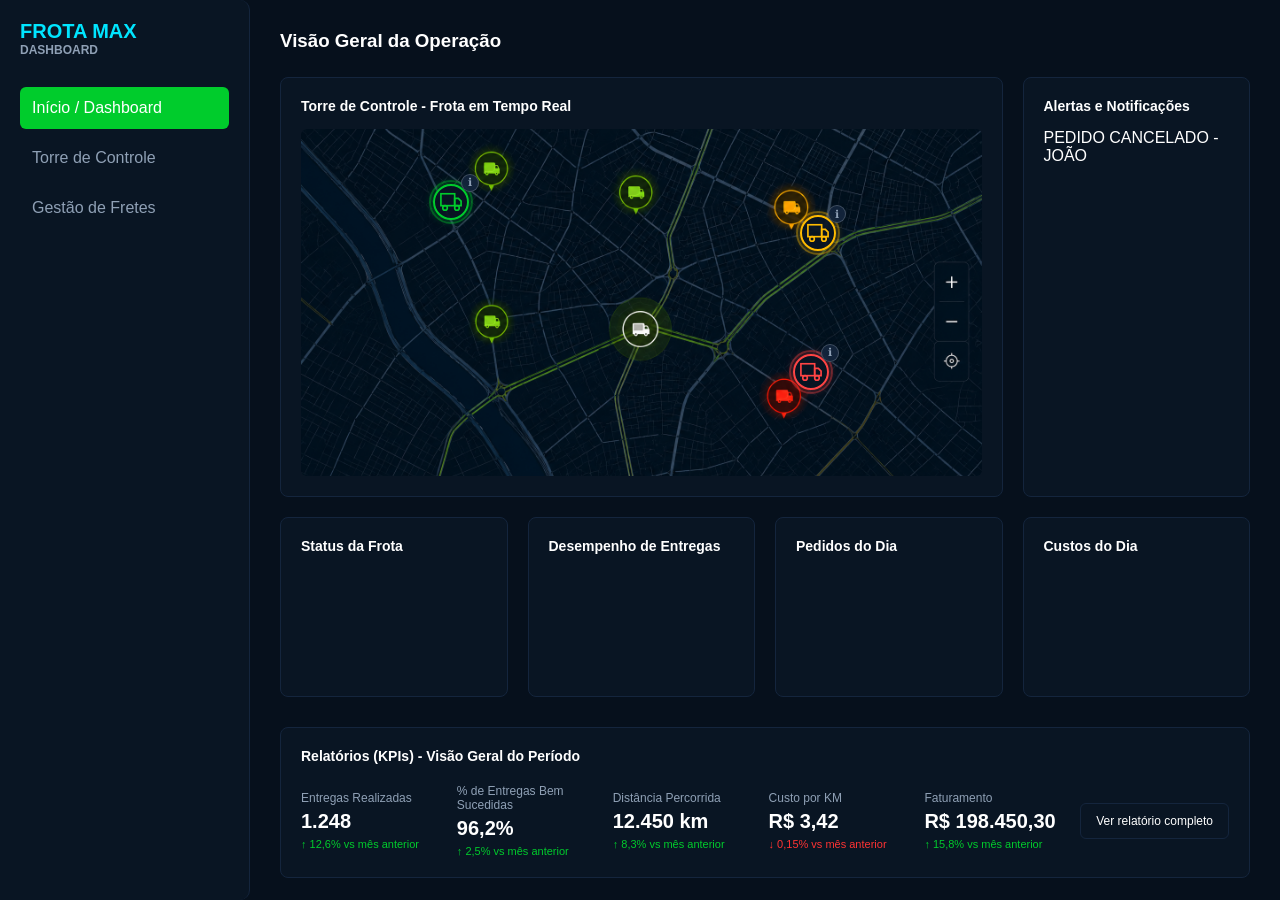
==== index.html @ 2c37a661 "Add files via upload" ====
<!DOCTYPE html>
<html lang="en">
<head>
    <meta charset="UTF-8">
    <meta name="viewport" content="width=device-width, initial-scale=1.0">
    <title>Document</title>
    <link rel="stylesheet" href="styles.css">
    <link rel="stylesheet" href="tooltips.css">
</head>
<body>
<div class="dashboard-container">
        
        <aside class="menu-lateral">
            <div class="logo">
                <h1>FROTA MAX</h1>
                <h2>DASHBOARD</h2>
            </div>
            <nav class="navegacao">
                <ul>
                    <li class="active"><a href="index.html">Início / Dashboard</a></li>
                    <li><a href="torre_de_controle.html">Torre de Controle</a></li>
                    <li><a href="#">Gestão de Fretes</a></li>
                </ul>
            </nav>
        </aside>
 
        <main class="conteudo-principal">
            
            <header class="topo-dashboard">
                <h3>Visão Geral da Operação</h3>
                <div><h3></h3></div>
                <div></div>
                <div></div>
                <div></div>
            </header>
    
    <section class="grid-dashboard">
    
        <div class="card card-mapa">
            <h3>Torre de Controle - Frota em Tempo Real</h3>
            <div class="container-mapa">
                <img src="ChatGPT Image 22 de mai. de 2026, 13_08_32.png" alt="Mapa" id="mapa">
 
                <!-- ═══════════════════════════════════════════════════
                     MARCADORES DE CAMINHÕES — SISTEMA DE TOOLTIP
                     Para reposicionar: altere os valores "top" e "left"
                     em percentual relativo ao container do mapa.
                ═══════════════════════════════════════════════════ -->
 
                <!-- CAMINHÃO VERDE — Em Rota -->
                <div class="pin-caminhao verde" style="top: 21%; left: 22%;">
                    <!-- Ícone de informações (dispara o tooltip) -->
                    <div class="pin-info-icon">ℹ</div>
 
                    <!-- Marcador visual do caminhão -->
                    <div class="pin-marker">
                        <div class="pin-img-wrapper">
                            <!-- SLOT DE IMAGEM: substitua o src futuramente -->
                            <img src="" alt="" class="pin-img" onerror="this.style.display='none'">
                            <div class="pin-img-placeholder">
                                <svg viewBox="0 0 24 24" fill="none" stroke="currentColor" stroke-width="1.8">
                                    <rect x="1" y="3" width="15" height="13"/><polygon points="16 8 20 8 23 11 23 16 16 16 16 8"/><circle cx="5.5" cy="18.5" r="2.5"/><circle cx="18.5" cy="18.5" r="2.5"/>
                                </svg>
                            </div>
                        </div>
                        <div class="pin-pulse"></div>
                    </div>
 
                    <!-- TOOLTIP -->
                    <div class="tooltip-box tooltip-top">
                        <div class="tooltip-arrow"></div>
 
                        <!-- Imagem do veículo -->
                        <div class="tooltip-veiculo-img">
                            <img src="" alt="Veículo" onerror="this.style.display='none'">
                            <div class="tooltip-img-placeholder">
                                <svg viewBox="0 0 48 32" fill="none" stroke="currentColor" stroke-width="1.5">
                                    <rect x="2" y="8" width="30" height="18" rx="3"/>
                                    <polygon points="32 14 44 14 46 20 46 26 32 26"/>
                                    <circle cx="10" cy="28" r="4"/><circle cx="38" cy="28" r="4"/>
                                </svg>
                                <span>Imagem do Veículo</span>
                            </div>
                        </div>
 
                        <div class="tooltip-header">
                            <span class="tooltip-placa">ABC-1234</span>
                            <span class="tooltip-badge verde">● Em Rota</span>
                        </div>
 
                        <div class="tooltip-body">
                            <div class="tooltip-row">
                                <span class="tooltip-key">Motorista</span>
                                <span class="tooltip-val">João da Silva</span>
                            </div>
                            <div class="tooltip-row">
                                <span class="tooltip-key">Origem</span>
                                <span class="tooltip-val">CD São Paulo</span>
                            </div>
                            <div class="tooltip-row">
                                <span class="tooltip-key">Destino</span>
                                <span class="tooltip-val">Campinas / SP</span>
                            </div>
                            <div class="tooltip-row">
                                <span class="tooltip-key">Distância restante</span>
                                <span class="tooltip-val">99 km</span>
                            </div>
                            <div class="tooltip-row">
                                <span class="tooltip-key">Chegada prevista</span>
                                <span class="tooltip-val">14:30</span>
                            </div>
                            <div class="tooltip-row">
                                <span class="tooltip-key">Operação</span>
                                <span class="tooltip-val">Entrega expressa Cliente X</span>
                            </div>
                            <div class="tooltip-row tooltip-row-atualizado">
                                <span class="tooltip-key">Última atualização</span>
                                <span class="tooltip-val">há 2 minutos</span>
                            </div>
                        </div>
                    </div>
                </div>
 
                <!-- CAMINHÃO AMARELO — Em Processamento -->
                <div class="pin-caminhao amarelo" style="top: 30%; left: 76%;">
                    <div class="pin-info-icon">ℹ</div>
 
                    <div class="pin-marker">
                        <div class="pin-img-wrapper">
                            <img src="" alt="" class="pin-img" onerror="this.style.display='none'">
                            <div class="pin-img-placeholder">
                                <svg viewBox="0 0 24 24" fill="none" stroke="currentColor" stroke-width="1.8">
                                    <rect x="1" y="3" width="15" height="13"/><polygon points="16 8 20 8 23 11 23 16 16 16 16 8"/><circle cx="5.5" cy="18.5" r="2.5"/><circle cx="18.5" cy="18.5" r="2.5"/>
                                </svg>
                            </div>
                        </div>
                        <div class="pin-pulse"></div>
                    </div>
 
                    <div class="tooltip-box tooltip-top">
                        <div class="tooltip-arrow"></div>
 
                        <div class="tooltip-veiculo-img">
                            <img src="" alt="Veículo" onerror="this.style.display='none'">
                            <div class="tooltip-img-placeholder">
                                <svg viewBox="0 0 48 32" fill="none" stroke="currentColor" stroke-width="1.5">
                                    <rect x="2" y="8" width="30" height="18" rx="3"/>
                                    <polygon points="32 14 44 14 46 20 46 26 32 26"/>
                                    <circle cx="10" cy="28" r="4"/><circle cx="38" cy="28" r="4"/>
                                </svg>
                                <span>Imagem do Veículo</span>
                            </div>
                        </div>
 
                        <div class="tooltip-header">
                            <span class="tooltip-placa">DEF-5678</span>
                            <span class="tooltip-badge amarelo">● Em Processamento</span>
                        </div>
 
                        <div class="tooltip-body">
                            <div class="tooltip-row">
                                <span class="tooltip-key">Motorista</span>
                                <span class="tooltip-val">Carlos Souza</span>
                            </div>
                            <div class="tooltip-row">
                                <span class="tooltip-key">Origem</span>
                                <span class="tooltip-val">CD Guarulhos</span>
                            </div>
                            <div class="tooltip-row">
                                <span class="tooltip-key">Destino</span>
                                <span class="tooltip-val">Santos / SP</span>
                            </div>
                            <div class="tooltip-row">
                                <span class="tooltip-key">Distância restante</span>
                                <span class="tooltip-val">105 km</span>
                            </div>
                            <div class="tooltip-row">
                                <span class="tooltip-key">Chegada prevista</span>
                                <span class="tooltip-val">18:00</span>
                            </div>
                            <div class="tooltip-row">
                                <span class="tooltip-key">Operação</span>
                                <span class="tooltip-val">Aguardando liberação de carga</span>
                            </div>
                            <div class="tooltip-row tooltip-row-atualizado">
                                <span class="tooltip-key">Última atualização</span>
                                <span class="tooltip-val">há 8 minutos</span>
                            </div>
                        </div>
                    </div>
                </div>
 
                <!-- CAMINHÃO VERMELHO — Fora de Rota -->
                <div class="pin-caminhao vermelho" style="top: 70%; left: 75%;">
                    <div class="pin-info-icon">ℹ</div>
 
                    <div class="pin-marker">
                        <div class="pin-img-wrapper">
                            <img src="" alt="" class="pin-img" onerror="this.style.display='none'">
                            <div class="pin-img-placeholder">
                                <svg viewBox="0 0 24 24" fill="none" stroke="currentColor" stroke-width="1.8">
                                    <rect x="1" y="3" width="15" height="13"/><polygon points="16 8 20 8 23 11 23 16 16 16 16 8"/><circle cx="5.5" cy="18.5" r="2.5"/><circle cx="18.5" cy="18.5" r="2.5"/>
                                </svg>
                            </div>
                        </div>
                        <div class="pin-pulse"></div>
                    </div>
 
                    <div class="tooltip-box tooltip-top">
                        <div class="tooltip-arrow"></div>
 
                        <div class="tooltip-veiculo-img">
                            <img src="" alt="Veículo" onerror="this.style.display='none'">
                            <div class="tooltip-img-placeholder">
                                <svg viewBox="0 0 48 32" fill="none" stroke="currentColor" stroke-width="1.5">
                                    <rect x="2" y="8" width="30" height="18" rx="3"/>
                                    <polygon points="32 14 44 14 46 20 46 26 32 26"/>
                                    <circle cx="10" cy="28" r="4"/><circle cx="38" cy="28" r="4"/>
                                </svg>
                                <span>Imagem do Veículo</span>
                            </div>
                        </div>
 
                        <div class="tooltip-header">
                            <span class="tooltip-placa">GHI-9012</span>
                            <span class="tooltip-badge vermelho">● Fora de Rota</span>
                        </div>
 
                        <div class="tooltip-body">
                            <div class="tooltip-row">
                                <span class="tooltip-key">Motorista</span>
                                <span class="tooltip-val">Marcos Lima</span>
                            </div>
                            <div class="tooltip-row">
                                <span class="tooltip-key">Origem</span>
                                <span class="tooltip-val">CD São Paulo</span>
                            </div>
                            <div class="tooltip-row">
                                <span class="tooltip-key">Destino</span>
                                <span class="tooltip-val">Rio de Janeiro / RJ</span>
                            </div>
                            <div class="tooltip-row">
                                <span class="tooltip-key">Distância restante</span>
                                <span class="tooltip-val">312 km</span>
                            </div>
                            <div class="tooltip-row">
                                <span class="tooltip-key">Chegada prevista</span>
                                <span class="tooltip-val">Indefinida</span>
                            </div>
                            <div class="tooltip-row">
                                <span class="tooltip-key">Operação</span>
                                <span class="tooltip-val">⚠ Desvio detectado — verificar</span>
                            </div>
                            <div class="tooltip-row tooltip-row-atualizado">
                                <span class="tooltip-key">Última atualização</span>
                                <span class="tooltip-val">há 1 minuto</span>
                            </div>
                        </div>
                    </div>
                </div>
 
            </div><!-- fim container-mapa -->
        </div>
 
        <div class="card card-notificacoes">
            <h3>Alertas e Notificações</h3>
            <p>PEDIDO CANCELADO - JOÃO </p>
        </div>
 
        <div class="card card-kpi-pequeno">
            <h3>Status da Frota</h3>
        </div>
 
        <div class="card card-kpi-pequeno">
            <h3>Desempenho de Entregas</h3>
        </div>
 
        <div class="card card-kpi-pequeno">
            <h3>Pedidos do Dia</h3>
        </div>
 
        <div class="card card-kpi-pequeno">
            <h3>Custos do Dia</h3>
        </div>
 
        <div class="card card-kpis-geral">
            <h3>Relatórios (KPIs) - Visão Geral do Período</h3>
            <div class="subgrid-kpis">
                <div class="kpi-item">
                    <span>Entregas Realizadas</span>
                    <h4>1.248</h4>
                    <small class="subida">↑ 12,6% vs mês anterior</small>
                </div>
                <div class="kpi-item">
                    <span>% de Entregas Bem Sucedidas</span>
                    <h4>96,2%</h4>
                    <small class="subida">↑ 2,5% vs mês anterior</small>
                </div>
                <div class="kpi-item">
                    <span>Distância Percorrida</span>
                    <h4>12.450 km</h4>
                    <small class="subida">↑ 8,3% vs mês anterior</small>
                </div>
                <div class="kpi-item">
                    <span>Custo por KM</span>
                    <h4>R$ 3,42</h4>
                    <small class="descida">↓ 0,15% vs mês anterior</small>
                </div>
                <div class="kpi-item">
                    <span>Faturamento</span>
                    <h4>R$ 198.450,30</h4>
                    <small class="subida">↑ 15,8% vs mês anterior</small>
                </div>
                <div class="kpi-botao">
                    <button>Ver relatório completo</button>
                </div>
            </div>
        </div>
 
    </section>
    </main>
    </div>
 
    <script>
    // Ativa item de menu clicado
    const links = document.querySelectorAll('.navegacao li');
    links.forEach(link => {
        link.addEventListener('click', function() {
            links.forEach(l => l.classList.remove('active'));
            this.classList.add('active');
        });
    });

    // ═══════════════════════════════════════════════════════════════
    // SISTEMA DE TOOLTIP — Portal para o <body>
    // Resolve overflow:hidden e z-index de containers pai.
    // O tooltip é clonado e anexado ao body, posicionado via
    // coordenadas fixas calculadas a partir do getBoundingClientRect()
    // do pin, tornando-o completamente independente de qualquer container.
    // ═══════════════════════════════════════════════════════════════

    let overlayAtivo = null; // referência ao overlay atual no DOM

    function fecharOverlay() {
        if (overlayAtivo) {
            overlayAtivo.classList.remove('visible');
            // Aguarda transição antes de remover
            setTimeout(() => {
                if (overlayAtivo && overlayAtivo.parentNode) {
                    overlayAtivo.parentNode.removeChild(overlayAtivo);
                }
                overlayAtivo = null;
            }, 250);
        }
    }

    function abrirOverlay(pin) {
        // Se já existe um overlay para este pin, não reabre
        if (overlayAtivo && overlayAtivo._pinOrigem === pin) return;

        fecharOverlay();

        // Clona o conteúdo interno do tooltip-box original
        const boxOriginal = pin.querySelector('.tooltip-box');
        const overlay = document.createElement('div');
        overlay.className = 'tooltip-overlay';
        overlay._pinOrigem = pin; // referência ao pin de origem

        // Copia o conteúdo HTML interno (sem a seta original)
        overlay.innerHTML = boxOriginal.innerHTML;

        // Remove seta antiga vinda do clone, se houver
        const setaAntiga = overlay.querySelector('.tooltip-arrow');
        if (setaAntiga) setaAntiga.remove();

        // Cria a seta do overlay
        const seta = document.createElement('div');
        seta.className = 'tooltip-arrow-overlay';
        overlay.appendChild(seta);

        document.body.appendChild(overlay);
        overlayAtivo = overlay;

        // Posiciona o overlay usando as coordenadas reais na viewport
        posicionarOverlay(overlay, pin, seta);

        // Pequeno delay para a transição de entrada funcionar
        requestAnimationFrame(() => {
            requestAnimationFrame(() => overlay.classList.add('visible'));
        });

        // Fechar ao sair do mouse do overlay
        overlay.addEventListener('mouseleave', () => fecharOverlay());
    }

    function posicionarOverlay(overlay, pin, seta) {
        const rect = pin.getBoundingClientRect();
        const pinCentroX = rect.left + rect.width / 2;
        const pinCentroY = rect.top;

        const TOOLTIP_H = 360;  // altura estimada do tooltip (ajuste se necessário)
        const GAP = 14;         // espaço entre o pin e o tooltip

        const espacoAcima = pinCentroY;
        const abrirAcima = espacoAcima > TOOLTIP_H + GAP;

        if (abrirAcima) {
            // Tooltip acima do pin
            overlay.style.top  = (pinCentroY - TOOLTIP_H - GAP) + 'px';
            overlay.style.left = pinCentroX + 'px';
            seta.classList.add('arrow-top');   // seta aponta para baixo (em direção ao pin)
        } else {
            // Tooltip abaixo do pin
            overlay.style.top  = (rect.bottom + GAP) + 'px';
            overlay.style.left = pinCentroX + 'px';
            seta.classList.add('arrow-bottom'); // seta aponta para cima (em direção ao pin)
        }

        // Garante que o overlay não saia da tela horizontalmente
        requestAnimationFrame(() => {
            const oRect = overlay.getBoundingClientRect();
            if (oRect.right > window.innerWidth - 8) {
                overlay.style.left = (pinCentroX - (oRect.right - window.innerWidth + 8)) + 'px';
            }
            if (oRect.left < 8) {
                overlay.style.left = (8 + 135) + 'px'; // 135 = metade de 270 (largura do tooltip)
            }
        });
    }

    // Vincula cada pin ao sistema de overlay
    document.querySelectorAll('.pin-caminhao').forEach(pin => {
        const icon = pin.querySelector('.pin-info-icon');

        // Desktop: hover no ícone ℹ
        icon.addEventListener('mouseenter', () => abrirOverlay(pin));
        icon.addEventListener('mouseleave', () => {
            // Delay para não fechar ao mover o mouse para o overlay
            setTimeout(() => {
                if (overlayAtivo && !overlayAtivo.matches(':hover')) fecharOverlay();
            }, 120);
        });

        // Mobile: clique no ícone
        icon.addEventListener('click', (e) => {
            e.stopPropagation();
            if (overlayAtivo && overlayAtivo._pinOrigem === pin) {
                fecharOverlay();
            } else {
                abrirOverlay(pin);
            }
        });
    });

    // Clique fora fecha o overlay ativo
    document.addEventListener('click', () => fecharOverlay());

    // Reposiciona o overlay ao redimensionar a janela
    window.addEventListener('resize', () => {
        if (overlayAtivo) {
            const pin = overlayAtivo._pinOrigem;
            const seta = overlayAtivo.querySelector('.tooltip-arrow-overlay');
            if (pin && seta) posicionarOverlay(overlayAtivo, pin, seta);
        }
    });
    </script>
</body>
</html>
---- styles.css ----
/* Reset básico para tirar margens indesejadas */
* {
    margin: 0;
    padding: 0;
    box-sizing: border-box;
    font-family: 'Segoe UI', Tahoma, Geneva, Verdana, sans-serif;
}

body {
    background-color: #06101c; /* O azul escuro de fundo que você escolheu */
    color: #ffffff;
    height: 100vh;
}

/* Criando as duas colunas principais: Menu (250px) e Main (o resto da tela) */
.dashboard-container {
    display: grid;
    grid-template-columns: 250px 1fr; /* Menu fixo em 250px, todo o resto vai para o conteúdo */
    width: 100vw;
    height: 100vh;
    overflow: hidden; /* Evita barras de rolagem na tela inteira */
}

/* Estilização do Menu Lateral */
.menu-lateral {
    background-color: #091523; /* O azul do menu */
    padding: 20px;
    display: flex;
    flex-direction: column;
    gap: 30px;
    border-right: 1px solid #14253d;
    border-top-right-radius: 10px;
    border-bottom-right-radius: 10px ;
}
.menu a {
    text-decoration: none !important;
    color: #8fa0b5 !important;
}
.menu .active a, 
.menu a:hover {
    color: #ffffff !important; 
}
.Menu li:hover a, 
.Menu li.active a,
.menu li:hover a,
.menu li.active a {
    color: #ffffff !important;
}
.menu-lateral h1 {
    font-size: 20px;
    color: #00e5ff; /* Um tom de ciano para destacar a marca */
}


.menu-lateral h2 {
    font-size: 12px;
    color: #8fa0b5;
}

.navegacao ul {
    list-style: none;
}

.navegacao ul li {
    padding: 12px;
    color: #8fa0b5;
    cursor: pointer;
    border-radius: 6px;
    margin-bottom: 8px;
}
.navegacao ul li a {
    text-decoration: none;
    color: #8fa0b5; /* Aquela cor cinza/azulada apagada dos itens não selecionados */
    display: block; /* Faz o link ocupar o botão inteiro para facilitar o clique */
    width: 100%;
}
/* 2. Quando a linha (li) estiver ativa, o link dentro dela fica BRANCO */
.navegacao ul li.active a {
    color: #ffffff !important;
}

/* 3. Se passar o mouse por cima de qualquer item, o texto também acende em branco */
.navegacao ul li a:hover {
    color: #ffffff;
}

/* Item ativo do menu (igual ao azul brilhante da imagem) */
.navegacao ul li.active, .navegacao ul li:hover {
    background-color: #00cc2c;
    color: #fff;
}
/* Área do Painel da Direita */
.conteudo-principal {
    padding: 30px;
    height: 100vh;
    overflow-y: auto; /* Apenas o painel da direita rola se o conteúdo crescer */
    display: flex;
    flex-direction: column;
    width: 100%; /* Força a área a usar todo o espaço do '1fr' */
}
.topo-dashboard {
    display: flex;
    justify-content: space-between;
    align-items: center;
    margin-bottom: 25px;
    width: 100%; /* Corrigido de 160vh para 100% para não quebrar a tela */
}
.topo-dashboard h2 {
    font-size: 24px;
    font-weight: 600;
}

.topo-dashboard small {
    color: #8fa0b5;
}

/* O CORAÇÃO DO LAYOUT: Grade de 3 colunas */
/* ==========================================================================
   GRADE PRINCIPAL DO DASHBOARD
   Para alinhar tudo perfeitamente, usamos uma grade base de 4 colunas.
   ========================================================================== */
.grid-dashboard {
    display: grid;
    grid-template-columns: repeat(4, 1fr); /* Divide o espaço restante em 4 partes idênticas */
    gap: 20px;
    width: 100%; /* Faz o grid ocupar 100% da largura do painel principal */
}

/* Estilo padrão de todos os cards */
.card {
    background-color: #091523;
    border: 1px solid #14253d;
    border-radius: 8px;
    padding: 20px;
}

.card h3 {
    font-size: 14px;
    color: #ffffff;
    margin-bottom: 15px;
    font-weight: 600;
}

/* ==========================================================================
   CONFIGURAÇÃO DA LINHA 1 (MAPA E NOTIFICAÇÕES)
   ========================================================================== */

/* O mapa ocupa 3 colunas das 4 disponíveis */
.card-mapa {
    grid-column: span 3; /* O mapa agora ganha muito mais espaço horizontal */
    display: flex;
    flex-direction: column;
    height: 420px; /* Uma altura confortável para visualizar o mapa em telas grandes */
}

.container-mapa {
    flex: 1;
    position: relative;
    overflow: hidden;
    border-radius: 6px;
}

#mapa {
    width: 100%;
    height: 100%;
    object-fit: cover;
    display: block;
}

/* As notificações ocupam a última coluna restante */
.card-notificacoes {
    grid-column: span 1;
    height: 420px; /* Alinhado perfeitamente com a altura do mapa */
}
/* ==========================================================================
   CONFIGURAÇÃO DA LINHA 2 (OS 4 CARDS EM LINHA)
   ========================================================================== */

/* Cada um ocupa exatamente 1 coluna, alinhando os 4 perfeitamente em uma linha */
.card-kpi-pequeno {
    grid-column: span 1;
    min-height: 180px;
}

/* ==========================================================================
   CONFIGURAÇÃO DA LINHA 3 (KPIs GERAIS - LARGURA COMPLETA)
   ========================================================================== */

/* Faz o card inferior ocupar as 4 colunas do grid (100% do width) */
.card-kpis-geral {
    grid-column: span 4;
    width: 100%;
    margin-top: 10px;
}

/* Cria uma mini grade interna para distribuir os números lado a lado */
.subgrid-kpis {
    display: grid;
    grid-template-columns: repeat(5, 1fr) auto; 
    gap: 20px;
    align-items: center;
    margin-top: 20px;
    width: 100%;
}

.kpi-item {
    display: flex;
    flex-direction: column;
    gap: 5px;
}

.kpi-item span {
    font-size: 12px;
    color: #8fa0b5;
}

.kpi-item h4 {
    font-size: 20px;
    color: #ffffff;
    font-weight: 600;
}

/* Cores das setinhas de subida e descida */
.subida {
    color: #00cc2c;
    font-size: 11px;
}

.descida {
    color: #ff3333;
    font-size: 11px;
}

/* Estilização básica do botão de relatório */
.kpi-botao button {
    background-color: transparent;
    border: 1px solid #14253d;
    color: #ffffff;
    padding: 10px 15px;
    border-radius: 6px;
    cursor: pointer;
    font-size: 12px;
    transition: background 0.2s;
}

.kpi-botao button:hover {
    background-color: #14253d;
}
/* --- SISTEMA DE MAPA INTERATIVO E TOOLTIPS --- */

/* Garante que o container do mapa seja a referência para os caminhões */
.container-mapa {
    position: relative;
    width: 100%;
    height: 100%;
    display: inline-block;
}

.mapa-fundo {
    width: 100%;
    height: auto;
    display: block;
}

/* Container de cada caminhão individual */
.pin-caminhao {
    position: absolute;
    width: 40px;  /* Ajuste o tamanho padrão do quadrado do caminhão aqui */
    height: 40px;
    cursor: pointer;
    z-index: 10;
    transition: transform 0.2s ease;
}

/* Efeito de leve aumento ao passar o mouse no caminhão */
.pin-caminhao:hover {
    transform: scale(1.15);
    z-index: 999; /* Garante que o caminhão focado e seu tooltip fiquem por cima de tudo */
}

/* Espaço reservado para a sua imagem interna do caminhão */
.wrapper-img-caminhao {
    width: 100%;
    height: 100%;
    display: flex;
    align-items: center;
    justify-content: center;
    border-radius: 50%;
    /* Opcional: Adiciona uma leve borda brilhante com base no status */
    background-color: rgba(255, 255, 255, 0.1); 
}

/* Configuração base da Janela Tooltip (Escondida por padrão) */
.tooltip-caminhao {
    position: absolute;
    bottom: 130%; /* Exibe a janela logo acima do ícone do caminhão */
    left: 50%;
    transform: translateX(-50%);
    width: 260px;
    background-color: #091523; /* Mantendo o padrão azul escuro dos seus cards */
    border: 1px solid #14253d;
    border-radius: 8px;
    padding: 12px;
    box-shadow: 0 8px 24px rgba(0, 0, 0, 0.5);
    opacity: 0;
    visibility: hidden;
    transition: opacity 0.3s ease, transform 0.3s ease;
    pointer-events: none; /* Evita trepidação ao passar o mouse perto */
}

/* Pequena seta na parte inferior do Tooltip */
.tooltip-caminhao::after {
    content: "";
    position: absolute;
    top: 100%;
    left: 50%;
    transform: translateX(-50%);
    border-width: 6px;
    border-style: solid;
    border-color: #091523 transparent transparent transparent;
}

/* MOSTRAR TOOLTIP NO HOVER */
.pin-caminhao:hover .tooltip-caminhao {
    opacity: 1;
    visibility: visible;
    transform: translateX(-50%) translateY(-5px);
}

/* --- ESTILIZAÇÃO INTERNA DO TOOLTIP --- */

.tooltip-header {
    display: flex;
    justify-content: space-between;
    align-items: center;
    border-bottom: 1px solid #14253d;
    padding-bottom: 8px;
    margin-bottom: 8px;
}

.placa {
    font-size: 14px;
    color: #ffffff;
    font-family: monospace;
    letter-spacing: 0.5px;
}

.tooltip-body p {
    font-size: 12px;
    color: #8fa0b5;
    margin: 4px 0;
    line-height: 1.4;
}

.tooltip-body p strong {
    color: #ffffff;
}

/* Etiquetas (Badges) de Status */
.status-badge {
    padding: 3px 8px;
    border-radius: 4px;
    font-size: 11px;
    font-weight: bold;
    text-transform: uppercase;
}

/* Definição de cores baseadas nas classes que você pediu */
.status-badge.verde { background-color: rgba(0, 204, 44, 0.15); color: #00cc2c; }
.status-badge.amarelo { background-color: rgba(255, 187, 0, 0.15); color: #ffbb00; }
.status-badge.vermelho { background-color: rgba(255, 68, 68, 0.15); color: #ff4444; }

/* Borda dos pins baseada no status para te ajudar na identificação */
.pin-caminhao.verde .wrapper-img-caminhao { border: 2px solid #00cc2c; }
.pin-caminhao.amarelo .wrapper-img-caminhao { border: 2px solid #ffbb00; }
.pin-caminhao.vermelho .wrapper-img-caminhao { border: 2px solid #ff4444; }
---- tooltips.css ----
/* ═══════════════════════════════════════════════════════════════
   TOOLTIPS.CSS — Sistema de marcadores interativos de caminhões
   Usado em: index.html  e  torre_de_controle.html
   NÃO modifica styles.css nem torre.css
═══════════════════════════════════════════════════════════════ */
 
/* ── Ancoragem do pin no mapa ── */
.pin-caminhao {
    position: absolute;
    width: 36px;
    height: 36px;
    cursor: pointer;
    z-index: 10;
    /* Centraliza o pin no ponto exato (top/left aponta para o centro do ícone) */
    transform: translate(-50%, -50%);
}
 
/* ── Ícone ℹ disparador ── */
.pin-info-icon {
    position: absolute;
    top: -10px;
    right: -10px;
    width: 18px;
    height: 18px;
    border-radius: 50%;
    background: rgba(20, 37, 61, 0.95);
    border: 1px solid rgba(255,255,255,0.2);
    color: #8fa0b5;
    font-size: 11px;
    font-style: normal;
    display: flex;
    align-items: center;
    justify-content: center;
    z-index: 20;
    cursor: pointer;
    transition: background 0.2s, color 0.2s, border-color 0.2s;
    font-family: serif;
    line-height: 1;
}
.pin-info-icon:hover {
    background: rgba(30, 60, 100, 0.98);
    color: #ffffff;
    border-color: rgba(255,255,255,0.5);
}
 
/* ── Marcador visual do caminhão ── */
.pin-marker {
    position: relative;
    width: 36px;
    height: 36px;
    display: flex;
    align-items: center;
    justify-content: center;
}
 
/* Efeito pulsante ao redor do pin */
.pin-pulse {
    position: absolute;
    inset: -4px;
    border-radius: 50%;
    opacity: 0.35;
    animation: pulse-ring 2s ease-out infinite;
}
.pin-caminhao.verde   .pin-pulse { border: 2px solid #00cc2c; }
.pin-caminhao.amarelo .pin-pulse { border: 2px solid #ffbb00; }
.pin-caminhao.vermelho .pin-pulse { border: 2px solid #ff4444; }
 
@keyframes pulse-ring {
    0%   { transform: scale(0.85); opacity: 0.5; }
    70%  { transform: scale(1.4);  opacity: 0; }
    100% { transform: scale(0.85); opacity: 0; }
}
 
/* Wrapper da imagem/ícone do caminhão */
.pin-img-wrapper {
    width: 36px;
    height: 36px;
    border-radius: 50%;
    background: rgba(9, 21, 35, 0.92);
    display: flex;
    align-items: center;
    justify-content: center;
    overflow: hidden;
    position: relative;
    transition: transform 0.2s;
}
.pin-caminhao:hover .pin-img-wrapper { transform: scale(1.12); }
 
/* Bordas coloridas por status */
.pin-caminhao.verde   .pin-img-wrapper { border: 2px solid #00cc2c; box-shadow: 0 0 8px rgba(0,204,44,0.5); }
.pin-caminhao.amarelo .pin-img-wrapper { border: 2px solid #ffbb00; box-shadow: 0 0 8px rgba(255,187,0,0.5); }
.pin-caminhao.vermelho .pin-img-wrapper { border: 2px solid #ff4444; box-shadow: 0 0 8px rgba(255,68,68,0.5); }
 
/* Imagem real do caminhão (quando inserida) */
.pin-img {
    width: 100%;
    height: 100%;
    object-fit: cover;
    border-radius: 50%;
}
 
/* Placeholder (ícone SVG) quando sem imagem */
.pin-img-placeholder {
    width: 22px;
    height: 22px;
    display: flex;
    align-items: center;
    justify-content: center;
}
.pin-caminhao.verde   .pin-img-placeholder { color: #00cc2c; }
.pin-caminhao.amarelo .pin-img-placeholder { color: #ffbb00; }
.pin-caminhao.vermelho .pin-img-placeholder { color: #ff4444; }
.pin-img-placeholder svg { width: 100%; height: 100%; }
 
/* ══════════════════════════════════════════
   TOOLTIP BOX
══════════════════════════════════════════ */
.tooltip-box {
    position: absolute;
    left: 50%;
    transform: translateX(-50%);
    width: 270px;
    /* Glassmorphism premium */
    background: rgba(9, 21, 35, 0.92);
    backdrop-filter: blur(16px);
    -webkit-backdrop-filter: blur(16px);
    border: 1px solid rgba(255,255,255,0.1);
    border-radius: 12px;
    padding: 0;
    box-shadow:
        0 12px 40px rgba(0,0,0,0.6),
        0 0 0 1px rgba(255,255,255,0.04) inset;
    z-index: 999;
    /* Escondido por padrão */
    opacity: 0;
    visibility: hidden;
    pointer-events: none;
    transition: opacity 0.22s ease, transform 0.22s ease, visibility 0.22s;
}
 
/* Posição acima do pin */
.tooltip-top {
    bottom: calc(100% + 14px);
    transform: translateX(-50%) translateY(6px);
}
.tooltip-top.visible {
    transform: translateX(-50%) translateY(0);
}
 
/* Posição abaixo do pin (auto-invertido quando próximo ao topo) */
.tooltip-bottom {
    top: calc(100% + 14px);
    transform: translateX(-50%) translateY(-6px);
}
.tooltip-bottom.visible {
    transform: translateX(-50%) translateY(0);
}
 
/* Visível */
.tooltip-box.visible {
    opacity: 1;
    visibility: visible;
    pointer-events: auto;
}

/* ══════════════════════════════════════════
   TOOLTIP OVERLAY — modo portal (anexado ao body)
   Sobrepõe qualquer container, incluindo overflow:hidden
══════════════════════════════════════════ */
.tooltip-overlay {
    position: fixed;           /* fixo na viewport, fora de qualquer stacking context */
    width: 270px;
    background: rgba(9, 21, 35, 0.97);
    backdrop-filter: blur(16px);
    -webkit-backdrop-filter: blur(16px);
    border: 1px solid rgba(255,255,255,0.12);
    border-radius: 12px;
    padding: 0;
    box-shadow:
        0 12px 40px rgba(0,0,0,0.7),
        0 0 0 1px rgba(255,255,255,0.04) inset;
    z-index: 99999;            /* acima de absolutamente tudo */
    opacity: 0;
    visibility: hidden;
    pointer-events: none;
    transition: opacity 0.22s ease, visibility 0.22s;
    /* margin-left negativo para centralizar horizontalmente no pin */
    margin-left: -135px;
}

.tooltip-overlay.visible {
    opacity: 1;
    visibility: visible;
    pointer-events: auto;
}

/* Seta do overlay (aponta para baixo, em direção ao pin) */
.tooltip-overlay .tooltip-arrow-overlay {
    position: absolute;
    left: 50%;
    transform: translateX(-50%);
    width: 0;
    height: 0;
}
.tooltip-overlay .tooltip-arrow-overlay.arrow-top {
    /* seta embaixo do tooltip (pin está abaixo) */
    bottom: -7px;
    border-left: 7px solid transparent;
    border-right: 7px solid transparent;
    border-top: 7px solid rgba(9, 21, 35, 0.97);
}
.tooltip-overlay .tooltip-arrow-overlay.arrow-bottom {
    /* seta em cima do tooltip (pin está acima) */
    top: -7px;
    border-left: 7px solid transparent;
    border-right: 7px solid transparent;
    border-bottom: 7px solid rgba(9, 21, 35, 0.97);
}
 
/* Seta */
.tooltip-arrow {
    position: absolute;
    left: 50%;
    transform: translateX(-50%);
    width: 0; height: 0;
}
.tooltip-top .tooltip-arrow {
    bottom: -7px;
    border-left: 7px solid transparent;
    border-right: 7px solid transparent;
    border-top: 7px solid rgba(9,21,35,0.95);
}
.tooltip-bottom .tooltip-arrow {
    top: -7px;
    border-left: 7px solid transparent;
    border-right: 7px solid transparent;
    border-bottom: 7px solid rgba(9,21,35,0.95);
}
 
/* ── Imagem do veículo (slot) ── */
.tooltip-veiculo-img {
    width: 100%;
    height: 90px;
    border-radius: 11px 11px 0 0;
    overflow: hidden;
    background: rgba(5, 15, 28, 0.8);
    display: flex;
    align-items: center;
    justify-content: center;
    border-bottom: 1px solid rgba(255,255,255,0.06);
    position: relative;
}
.tooltip-veiculo-img img {
    width: 100%;
    height: 100%;
    object-fit: cover;
    border-radius: 11px 11px 0 0;
    transition: transform 0.3s ease;
}
.tooltip-veiculo-img:hover img { transform: scale(1.04); }
.tooltip-img-placeholder {
    display: flex;
    flex-direction: column;
    align-items: center;
    gap: 6px;
    color: #3d5570;
}
.tooltip-img-placeholder svg { width: 52px; height: auto; stroke: #2a3f58; }
.tooltip-img-placeholder span { font-size: 10px; color: #3d5570; letter-spacing: 0.5px; }
 
/* ── Header do tooltip ── */
.tooltip-header {
    display: flex;
    justify-content: space-between;
    align-items: center;
    padding: 10px 14px 8px;
    border-bottom: 1px solid rgba(255,255,255,0.06);
}
.tooltip-placa {
    font-size: 13px;
    font-weight: 700;
    color: #ffffff;
    font-family: monospace;
    letter-spacing: 1px;
}
.tooltip-badge {
    font-size: 10px;
    font-weight: 600;
    padding: 3px 8px;
    border-radius: 20px;
    text-transform: uppercase;
    letter-spacing: 0.3px;
}
.tooltip-badge.verde   { background: rgba(0,204,44,0.12);  color: #00cc2c;  border: 1px solid rgba(0,204,44,0.3); }
.tooltip-badge.amarelo { background: rgba(255,187,0,0.12); color: #ffbb00;  border: 1px solid rgba(255,187,0,0.3); }
.tooltip-badge.vermelho{ background: rgba(255,68,68,0.12); color: #ff4444;  border: 1px solid rgba(255,68,68,0.3); }
 
/* ── Corpo do tooltip ── */
.tooltip-body {
    padding: 8px 14px 12px;
    display: flex;
    flex-direction: column;
    gap: 5px;
}
.tooltip-row {
    display: flex;
    justify-content: space-between;
    align-items: baseline;
    gap: 8px;
}
.tooltip-key {
    font-size: 10px;
    color: #4f6885;
    white-space: nowrap;
    flex-shrink: 0;
}
.tooltip-val {
    font-size: 11px;
    color: #c8d8ea;
    text-align: right;
    font-weight: 500;
}
.tooltip-row-atualizado {
    margin-top: 4px;
    padding-top: 6px;
    border-top: 1px solid rgba(255,255,255,0.05);
}
.tooltip-row-atualizado .tooltip-key,
.tooltip-row-atualizado .tooltip-val {
    font-size: 10px;
    color: #354d64;
}
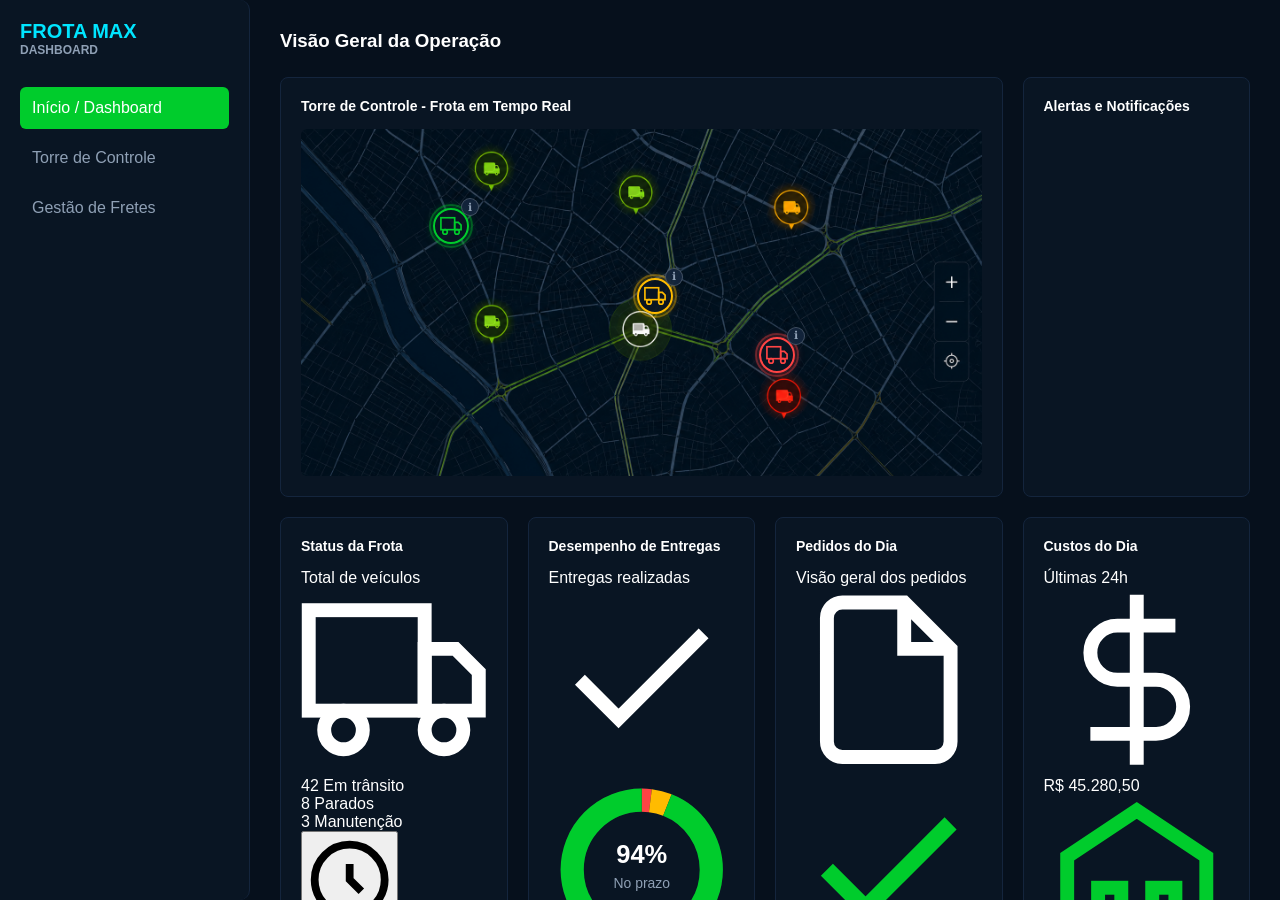
==== commit 85f30159: "Update index.html" ====
--- a/index.html
+++ b/index.html
@@ -48,7 +48,7 @@
                 ═══════════════════════════════════════════════════ -->
  
                 <!-- CAMINHÃO VERDE — Em Rota -->
-                <div class="pin-caminhao verde" style="top: 21%; left: 22%;">
+                <div class="pin-caminhao verde" style="top: 28%; left: 22%;">
                     <!-- Ícone de informações (dispara o tooltip) -->
                     <div class="pin-info-icon">ℹ</div>
  
@@ -122,7 +122,7 @@
                 </div>
  
                 <!-- CAMINHÃO AMARELO — Em Processamento -->
-                <div class="pin-caminhao amarelo" style="top: 30%; left: 76%;">
+                <div class="pin-caminhao amarelo" style="top: 48%; left: 52%;">
                     <div class="pin-info-icon">ℹ</div>
  
                     <div class="pin-marker">
@@ -191,7 +191,7 @@
                 </div>
  
                 <!-- CAMINHÃO VERMELHO — Fora de Rota -->
-                <div class="pin-caminhao vermelho" style="top: 70%; left: 75%;">
+                <div class="pin-caminhao vermelho" style="top: 65%; left: 70%;">
                     <div class="pin-info-icon">ℹ</div>
  
                     <div class="pin-marker">
@@ -264,23 +264,179 @@
  
         <div class="card card-notificacoes">
             <h3>Alertas e Notificações</h3>
-            <p>PEDIDO CANCELADO - JOÃO </p>
-        </div>
- 
-        <div class="card card-kpi-pequeno">
-            <h3>Status da Frota</h3>
-        </div>
- 
-        <div class="card card-kpi-pequeno">
-            <h3>Desempenho de Entregas</h3>
-        </div>
- 
-        <div class="card card-kpi-pequeno">
-            <h3>Pedidos do Dia</h3>
-        </div>
- 
-        <div class="card card-kpi-pequeno">
-            <h3>Custos do Dia</h3>
+        </div>
+ 
+        <!-- ═══════════ CARD 1 — STATUS DA FROTA ═══════════ -->
+        <div class="card card-kpi-pequeno card-frota">
+            <div class="kpi-card-header">
+                <div>
+                    <h3 class="kpi-card-titulo">Status da Frota</h3>
+                    <p class="kpi-card-subtitulo">Total de veículos</p>
+                </div>
+                <div class="kpi-card-icon icon-azul">
+                    <svg viewBox="0 0 24 24" fill="none" stroke="currentColor" stroke-width="1.8"><rect x="1" y="3" width="15" height="13"/><polygon points="16 8 20 8 23 11 23 16 16 16 16 8"/><circle cx="5.5" cy="18.5" r="2.5"/><circle cx="18.5" cy="18.5" r="2.5"/></svg>
+                </div>
+            </div>
+            <div class="frota-indicadores">
+                <div class="frota-item">
+                    <span class="frota-num azul">42</span>
+                    <span class="frota-label">Em trânsito</span>
+                    <span class="frota-dot azul-dot"></span>
+                </div>
+                <div class="frota-divisor"></div>
+                <div class="frota-item">
+                    <span class="frota-num amarelo">8</span>
+                    <span class="frota-label">Parados</span>
+                    <span class="frota-dot amarelo-dot"></span>
+                </div>
+                <div class="frota-divisor"></div>
+                <div class="frota-item">
+                    <span class="frota-num vermelho">3</span>
+                    <span class="frota-label">Manutenção</span>
+                    <span class="frota-dot vermelho-dot"></span>
+                </div>
+            </div>
+            <button class="kpi-card-btn">
+                <svg viewBox="0 0 24 24" fill="none" stroke="currentColor" stroke-width="2"><path d="M3 12a9 9 0 1 0 18 0A9 9 0 0 0 3 12z"/><path d="M12 8v4l3 3"/></svg>
+                Filtrar no mapa
+            </button>
+        </div>
+
+        <!-- ═══════════ CARD 2 — DESEMPENHO DE ENTREGAS ═══════════ -->
+        <div class="card card-kpi-pequeno card-desempenho">
+            <div class="kpi-card-header">
+                <div>
+                    <h3 class="kpi-card-titulo">Desempenho de Entregas</h3>
+                    <p class="kpi-card-subtitulo">Entregas realizadas</p>
+                </div>
+                <div class="kpi-card-icon icon-verde">
+                    <svg viewBox="0 0 24 24" fill="none" stroke="currentColor" stroke-width="1.8"><polyline points="20 6 9 17 4 12"/></svg>
+                </div>
+            </div>
+            <div class="desempenho-corpo">
+                <!-- Donut chart via SVG puro -->
+                <div class="donut-wrap">
+                    <svg class="donut-svg" viewBox="0 0 80 80">
+                        <circle class="donut-bg" cx="40" cy="40" r="30" fill="none" stroke="rgba(255,255,255,0.06)" stroke-width="10"/>
+                        <!-- Vermelho (extraviadas 2%) — stroke-dasharray: circunferência = 2πr ≈ 188.5 -->
+                        <circle class="donut-seg" cx="40" cy="40" r="30" fill="none" stroke="#ff4444" stroke-width="10"
+                            stroke-dasharray="3.77 184.73" stroke-dashoffset="0" transform="rotate(-90 40 40)"/>
+                        <!-- Amarelo (atrasadas 4%) — offset após vermelho -->
+                        <circle class="donut-seg" cx="40" cy="40" r="30" fill="none" stroke="#ffbb00" stroke-width="10"
+                            stroke-dasharray="7.54 180.96" stroke-dashoffset="-3.77" transform="rotate(-90 40 40)"/>
+                        <!-- Verde (no prazo 94%) — offset após os dois -->
+                        <circle class="donut-seg" cx="40" cy="40" r="30" fill="none" stroke="#00cc2c" stroke-width="10"
+                            stroke-dasharray="177.19 11.31" stroke-dashoffset="-11.31" transform="rotate(-90 40 40)"/>
+                        <text x="40" y="37" text-anchor="middle" fill="#fff" font-size="11" font-weight="700" font-family="Segoe UI">94%</text>
+                        <text x="40" y="48" text-anchor="middle" fill="#8fa0b5" font-size="6" font-family="Segoe UI">No prazo</text>
+                    </svg>
+                </div>
+                <div class="desempenho-legenda">
+                    <div class="leg-item">
+                        <span class="leg-cor" style="background:#00cc2c;"></span>
+                        <span class="leg-nome">No prazo</span>
+                        <span class="leg-pct">94%</span>
+                    </div>
+                    <div class="leg-item">
+                        <span class="leg-cor" style="background:#ffbb00;"></span>
+                        <span class="leg-nome">Atrasadas</span>
+                        <span class="leg-pct">4%</span>
+                    </div>
+                    <div class="leg-item">
+                        <span class="leg-cor" style="background:#ff4444;"></span>
+                        <span class="leg-nome">Extraviadas</span>
+                        <span class="leg-pct">2%</span>
+                    </div>
+                </div>
+            </div>
+            <button class="kpi-card-btn">
+                <svg viewBox="0 0 24 24" fill="none" stroke="currentColor" stroke-width="2"><circle cx="12" cy="12" r="10"/><line x1="12" y1="8" x2="12" y2="12"/><line x1="12" y1="16" x2="12.01" y2="16"/></svg>
+                Ver alertas de atraso
+            </button>
+        </div>
+
+        <!-- ═══════════ CARD 3 — PEDIDOS DO DIA ═══════════ -->
+        <div class="card card-kpi-pequeno card-pedidos">
+            <div class="kpi-card-header">
+                <div>
+                    <h3 class="kpi-card-titulo">Pedidos do Dia</h3>
+                    <p class="kpi-card-subtitulo">Visão geral dos pedidos</p>
+                </div>
+                <div class="kpi-card-icon icon-roxo">
+                    <svg viewBox="0 0 24 24" fill="none" stroke="currentColor" stroke-width="1.8"><path d="M14 2H6a2 2 0 0 0-2 2v16a2 2 0 0 0 2 2h12a2 2 0 0 0 2-2V8z"/><polyline points="14 2 14 8 20 8"/></svg>
+                </div>
+            </div>
+            <div class="pedidos-lista">
+                <div class="pedido-item">
+                    <div class="pedido-icone verde-bg">
+                        <svg viewBox="0 0 24 24" fill="none" stroke="#00cc2c" stroke-width="2.2"><polyline points="20 6 9 17 4 12"/></svg>
+                    </div>
+                    <div class="pedido-info">
+                        <span class="pedido-qty verde">156</span>
+                        <span class="pedido-desc">Concluídos</span>
+                    </div>
+                </div>
+                <div class="pedido-item">
+                    <div class="pedido-icone azul-bg">
+                        <svg viewBox="0 0 24 24" fill="none" stroke="#3b9bff" stroke-width="2.2"><circle cx="12" cy="12" r="10"/><polyline points="12 6 12 12 16 14"/></svg>
+                    </div>
+                    <div class="pedido-info">
+                        <span class="pedido-qty azul">23</span>
+                        <span class="pedido-desc">Em andamento</span>
+                    </div>
+                </div>
+                <div class="pedido-item">
+                    <div class="pedido-icone amarelo-bg">
+                        <svg viewBox="0 0 24 24" fill="none" stroke="#ffbb00" stroke-width="2.2"><circle cx="12" cy="12" r="10"/><line x1="12" y1="8" x2="12" y2="12"/><line x1="12" y1="16" x2="12.01" y2="16"/></svg>
+                    </div>
+                    <div class="pedido-info">
+                        <span class="pedido-qty amarelo">12</span>
+                        <span class="pedido-desc">Pendentes</span>
+                    </div>
+                </div>
+            </div>
+            <button class="kpi-card-btn">
+                <svg viewBox="0 0 24 24" fill="none" stroke="currentColor" stroke-width="2"><path d="M14 2H6a2 2 0 0 0-2 2v16a2 2 0 0 0 2 2h12a2 2 0 0 0 2-2V8z"/><polyline points="14 2 14 8 20 8"/></svg>
+                Ver todos pedidos
+            </button>
+        </div>
+
+        <!-- ═══════════ CARD 4 — CUSTOS DO DIA ═══════════ -->
+        <div class="card card-kpi-pequeno card-custos">
+            <div class="kpi-card-header">
+                <div>
+                    <h3 class="kpi-card-titulo">Custos do Dia</h3>
+                    <p class="kpi-card-subtitulo">Últimas 24h</p>
+                </div>
+                <div class="kpi-card-icon icon-verde">
+                    <svg viewBox="0 0 24 24" fill="none" stroke="currentColor" stroke-width="1.8"><line x1="12" y1="1" x2="12" y2="23"/><path d="M17 5H9.5a3.5 3.5 0 0 0 0 7h5a3.5 3.5 0 0 1 0 7H6"/></svg>
+                </div>
+            </div>
+            <div class="custo-total">R$ 45.280,50</div>
+            <div class="custo-itens">
+                <div class="custo-item">
+                    <div class="custo-icone">
+                        <svg viewBox="0 0 24 24" fill="none" stroke="#00cc2c" stroke-width="1.8"><path d="M3 22V8l9-6 9 6v14"/><path d="M12 22v-5"/><rect x="7" y="12" width="3" height="3"/><rect x="14" y="12" width="3" height="3"/></svg>
+                    </div>
+                    <div class="custo-detalhe">
+                        <span class="custo-nome">Combustível</span>
+                        <span class="custo-valor">R$ 32.650,20</span>
+                    </div>
+                </div>
+                <div class="custo-item">
+                    <div class="custo-icone">
+                        <svg viewBox="0 0 24 24" fill="none" stroke="#ffbb00" stroke-width="1.8"><rect x="2" y="7" width="20" height="14" rx="2"/><path d="M16 7V5a2 2 0 0 0-2-2h-4a2 2 0 0 0-2 2v2"/></svg>
+                    </div>
+                    <div class="custo-detalhe">
+                        <span class="custo-nome">Pedágios</span>
+                        <span class="custo-valor">R$ 12.630,30</span>
+                    </div>
+                </div>
+            </div>
+            <button class="kpi-card-btn">
+                <svg viewBox="0 0 24 24" fill="none" stroke="currentColor" stroke-width="2"><line x1="12" y1="1" x2="12" y2="23"/><path d="M17 5H9.5a3.5 3.5 0 0 0 0 7h5a3.5 3.5 0 0 1 0 7H6"/></svg>
+                Conciliar despesas
+            </button>
         </div>
  
         <div class="card card-kpis-geral">
@@ -334,62 +490,36 @@
     // ═══════════════════════════════════════════════════════════════
     // SISTEMA DE TOOLTIP — Portal para o <body>
     // Resolve overflow:hidden e z-index de containers pai.
-    // O tooltip é clonado e anexado ao body, posicionado via
-    // coordenadas fixas calculadas a partir do getBoundingClientRect()
-    // do pin, tornando-o completamente independente de qualquer container.
     // ═══════════════════════════════════════════════════════════════
-
-    let overlayAtivo = null; // referência ao overlay atual no DOM
+    let overlayAtivo = null;
 
     function fecharOverlay() {
         if (overlayAtivo) {
             overlayAtivo.classList.remove('visible');
-            // Aguarda transição antes de remover
             setTimeout(() => {
-                if (overlayAtivo && overlayAtivo.parentNode) {
-                    overlayAtivo.parentNode.removeChild(overlayAtivo);
-                }
+                if (overlayAtivo && overlayAtivo.parentNode) overlayAtivo.parentNode.removeChild(overlayAtivo);
                 overlayAtivo = null;
             }, 250);
         }
     }
 
     function abrirOverlay(pin) {
-        // Se já existe um overlay para este pin, não reabre
         if (overlayAtivo && overlayAtivo._pinOrigem === pin) return;
-
         fecharOverlay();
-
-        // Clona o conteúdo interno do tooltip-box original
         const boxOriginal = pin.querySelector('.tooltip-box');
         const overlay = document.createElement('div');
         overlay.className = 'tooltip-overlay';
-        overlay._pinOrigem = pin; // referência ao pin de origem
-
-        // Copia o conteúdo HTML interno (sem a seta original)
+        overlay._pinOrigem = pin;
         overlay.innerHTML = boxOriginal.innerHTML;
-
-        // Remove seta antiga vinda do clone, se houver
         const setaAntiga = overlay.querySelector('.tooltip-arrow');
         if (setaAntiga) setaAntiga.remove();
-
-        // Cria a seta do overlay
         const seta = document.createElement('div');
         seta.className = 'tooltip-arrow-overlay';
         overlay.appendChild(seta);
-
         document.body.appendChild(overlay);
         overlayAtivo = overlay;
-
-        // Posiciona o overlay usando as coordenadas reais na viewport
         posicionarOverlay(overlay, pin, seta);
-
-        // Pequeno delay para a transição de entrada funcionar
-        requestAnimationFrame(() => {
-            requestAnimationFrame(() => overlay.classList.add('visible'));
-        });
-
-        // Fechar ao sair do mouse do overlay
+        requestAnimationFrame(() => requestAnimationFrame(() => overlay.classList.add('visible')));
         overlay.addEventListener('mouseleave', () => fecharOverlay());
     }
 
@@ -397,65 +527,38 @@
         const rect = pin.getBoundingClientRect();
         const pinCentroX = rect.left + rect.width / 2;
         const pinCentroY = rect.top;
-
-        const TOOLTIP_H = 360;  // altura estimada do tooltip (ajuste se necessário)
-        const GAP = 14;         // espaço entre o pin e o tooltip
-
-        const espacoAcima = pinCentroY;
-        const abrirAcima = espacoAcima > TOOLTIP_H + GAP;
-
+        const TOOLTIP_H = 360, GAP = 14;
+        const abrirAcima = pinCentroY > TOOLTIP_H + GAP;
         if (abrirAcima) {
-            // Tooltip acima do pin
             overlay.style.top  = (pinCentroY - TOOLTIP_H - GAP) + 'px';
             overlay.style.left = pinCentroX + 'px';
-            seta.classList.add('arrow-top');   // seta aponta para baixo (em direção ao pin)
+            seta.classList.add('arrow-top');
         } else {
-            // Tooltip abaixo do pin
             overlay.style.top  = (rect.bottom + GAP) + 'px';
             overlay.style.left = pinCentroX + 'px';
-            seta.classList.add('arrow-bottom'); // seta aponta para cima (em direção ao pin)
+            seta.classList.add('arrow-bottom');
         }
-
-        // Garante que o overlay não saia da tela horizontalmente
         requestAnimationFrame(() => {
             const oRect = overlay.getBoundingClientRect();
-            if (oRect.right > window.innerWidth - 8) {
-                overlay.style.left = (pinCentroX - (oRect.right - window.innerWidth + 8)) + 'px';
-            }
-            if (oRect.left < 8) {
-                overlay.style.left = (8 + 135) + 'px'; // 135 = metade de 270 (largura do tooltip)
-            }
+            if (oRect.right > window.innerWidth - 8) overlay.style.left = (pinCentroX - (oRect.right - window.innerWidth + 8)) + 'px';
+            if (oRect.left < 8) overlay.style.left = (8 + 135) + 'px';
         });
     }
 
-    // Vincula cada pin ao sistema de overlay
     document.querySelectorAll('.pin-caminhao').forEach(pin => {
         const icon = pin.querySelector('.pin-info-icon');
-
-        // Desktop: hover no ícone ℹ
         icon.addEventListener('mouseenter', () => abrirOverlay(pin));
         icon.addEventListener('mouseleave', () => {
-            // Delay para não fechar ao mover o mouse para o overlay
-            setTimeout(() => {
-                if (overlayAtivo && !overlayAtivo.matches(':hover')) fecharOverlay();
-            }, 120);
+            setTimeout(() => { if (overlayAtivo && !overlayAtivo.matches(':hover')) fecharOverlay(); }, 120);
         });
-
-        // Mobile: clique no ícone
         icon.addEventListener('click', (e) => {
             e.stopPropagation();
-            if (overlayAtivo && overlayAtivo._pinOrigem === pin) {
-                fecharOverlay();
-            } else {
-                abrirOverlay(pin);
-            }
+            if (overlayAtivo && overlayAtivo._pinOrigem === pin) fecharOverlay();
+            else abrirOverlay(pin);
         });
     });
 
-    // Clique fora fecha o overlay ativo
     document.addEventListener('click', () => fecharOverlay());
-
-    // Reposiciona o overlay ao redimensionar a janela
     window.addEventListener('resize', () => {
         if (overlayAtivo) {
             const pin = overlayAtivo._pinOrigem;
@@ -465,4 +568,6 @@
     });
     </script>
 </body>
-</html>+</html>
+</body>
+</html>
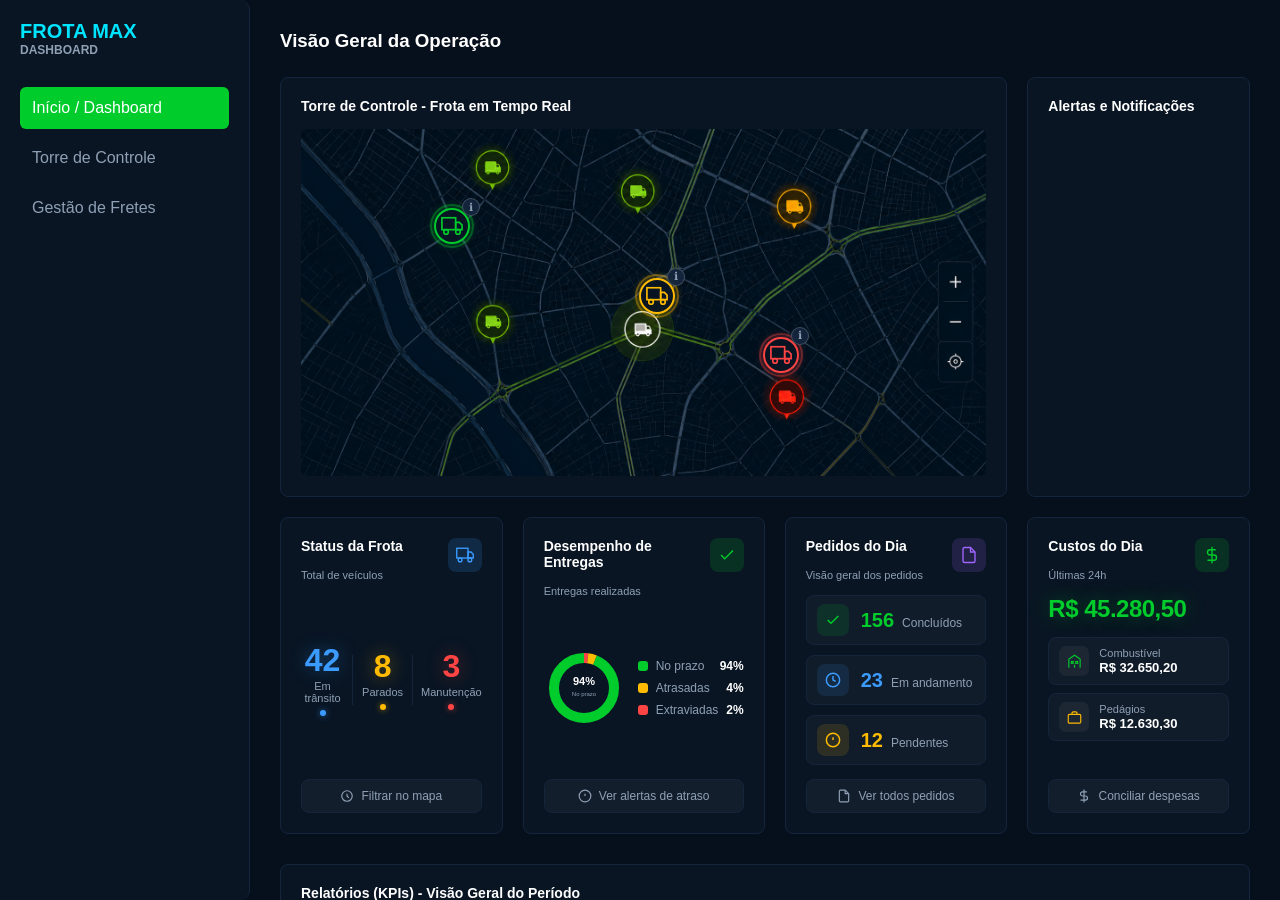
==== commit ed596fa3: "Update index.html" ====
--- a/index.html
+++ b/index.html
@@ -569,5 +569,3 @@
     </script>
 </body>
 </html>
-</body>
-</html>
--- a/styles.css
+++ b/styles.css
@@ -373,4 +373,255 @@
 /* Borda dos pins baseada no status para te ajudar na identificação */
 .pin-caminhao.verde .wrapper-img-caminhao { border: 2px solid #00cc2c; }
 .pin-caminhao.amarelo .wrapper-img-caminhao { border: 2px solid #ffbb00; }
-.pin-caminhao.vermelho .wrapper-img-caminhao { border: 2px solid #ff4444; }+.pin-caminhao.vermelho .wrapper-img-caminhao { border: 2px solid #ff4444; }
+/* ==========================================================================
+   CARDS KPI — Status da Frota / Desempenho / Pedidos / Custos
+   ========================================================================== */
+ 
+.card-kpi-pequeno {
+    display: flex;
+    flex-direction: column;
+    justify-content: space-between;
+    gap: 14px;
+    min-height: 220px;
+    transition: transform 0.2s ease, box-shadow 0.2s ease;
+}
+.card-kpi-pequeno:hover {
+    transform: translateY(-2px);
+    box-shadow: 0 8px 28px rgba(0,0,0,0.35);
+}
+ 
+/* ── Header interno do card ── */
+.kpi-card-header {
+    display: flex;
+    justify-content: space-between;
+    align-items: flex-start;
+}
+.kpi-card-titulo {
+    font-size: 14px;
+    font-weight: 600;
+    color: #ffffff;
+    margin: 0 0 3px 0;
+}
+.kpi-card-subtitulo {
+    font-size: 11px;
+    color: #8fa0b5;
+    margin: 0;
+}
+.kpi-card-icon {
+    width: 34px;
+    height: 34px;
+    border-radius: 8px;
+    display: flex;
+    align-items: center;
+    justify-content: center;
+    flex-shrink: 0;
+}
+.kpi-card-icon svg { width: 18px; height: 18px; }
+.icon-azul   { background: rgba(59,155,255,0.15);  color: #3b9bff; }
+.icon-verde  { background: rgba(0,204,44,0.15);    color: #00cc2c; }
+.icon-roxo   { background: rgba(160,100,255,0.15); color: #a064ff; }
+ 
+/* ── Botão inferior dos cards ── */
+.kpi-card-btn {
+    display: flex;
+    align-items: center;
+    justify-content: center;
+    gap: 7px;
+    width: 100%;
+    padding: 9px 14px;
+    background: rgba(255,255,255,0.04);
+    border: 1px solid #14253d;
+    border-radius: 8px;
+    color: #8fa0b5;
+    font-size: 12px;
+    font-family: 'Segoe UI', sans-serif;
+    cursor: pointer;
+    transition: background 0.2s, color 0.2s, border-color 0.2s;
+    margin-top: auto;
+}
+.kpi-card-btn svg { width: 14px; height: 14px; flex-shrink: 0; }
+.kpi-card-btn:hover {
+    background: rgba(0,204,44,0.08);
+    border-color: rgba(0,204,44,0.3);
+    color: #00cc2c;
+}
+ 
+/* ══════════════════════════════════
+   CARD 1 — STATUS DA FROTA
+══════════════════════════════════ */
+.frota-indicadores {
+    display: flex;
+    align-items: center;
+    justify-content: space-between;
+    gap: 8px;
+    flex: 1;
+}
+.frota-item {
+    display: flex;
+    flex-direction: column;
+    align-items: center;
+    gap: 4px;
+    flex: 1;
+}
+.frota-num {
+    font-size: 32px;
+    font-weight: 700;
+    line-height: 1;
+}
+.frota-num.azul    { color: #3b9bff; text-shadow: 0 0 18px rgba(59,155,255,0.4); }
+.frota-num.amarelo { color: #ffbb00; text-shadow: 0 0 18px rgba(255,187,0,0.4); }
+.frota-num.vermelho{ color: #ff4444; text-shadow: 0 0 18px rgba(255,68,68,0.4); }
+.frota-label {
+    font-size: 11px;
+    color: #8fa0b5;
+    text-align: center;
+}
+.frota-dot {
+    width: 6px; height: 6px;
+    border-radius: 50%;
+    margin-top: 2px;
+}
+.azul-dot    { background: #3b9bff; box-shadow: 0 0 6px rgba(59,155,255,0.6); }
+.amarelo-dot { background: #ffbb00; box-shadow: 0 0 6px rgba(255,187,0,0.6); }
+.vermelho-dot{ background: #ff4444; box-shadow: 0 0 6px rgba(255,68,68,0.6); }
+.frota-divisor {
+    width: 1px;
+    height: 50px;
+    background: #14253d;
+    flex-shrink: 0;
+}
+ 
+/* ══════════════════════════════════
+   CARD 2 — DESEMPENHO DE ENTREGAS
+══════════════════════════════════ */
+.desempenho-corpo {
+    display: flex;
+    align-items: center;
+    gap: 14px;
+    flex: 1;
+}
+.donut-wrap {
+    flex-shrink: 0;
+    width: 80px;
+    height: 80px;
+}
+.donut-svg { width: 100%; height: 100%; }
+.desempenho-legenda {
+    display: flex;
+    flex-direction: column;
+    gap: 8px;
+    flex: 1;
+}
+.leg-item {
+    display: flex;
+    align-items: center;
+    gap: 8px;
+}
+.leg-cor {
+    width: 10px; height: 10px;
+    border-radius: 3px;
+    flex-shrink: 0;
+}
+.leg-nome {
+    font-size: 12px;
+    color: #8fa0b5;
+    flex: 1;
+}
+.leg-pct {
+    font-size: 12px;
+    font-weight: 600;
+    color: #ffffff;
+}
+ 
+/* ══════════════════════════════════
+   CARD 3 — PEDIDOS DO DIA
+══════════════════════════════════ */
+.pedidos-lista {
+    display: flex;
+    flex-direction: column;
+    gap: 10px;
+    flex: 1;
+}
+.pedido-item {
+    display: flex;
+    align-items: center;
+    gap: 12px;
+    padding: 8px 10px;
+    background: rgba(255,255,255,0.03);
+    border: 1px solid #14253d;
+    border-radius: 8px;
+}
+.pedido-icone {
+    width: 32px; height: 32px;
+    border-radius: 8px;
+    display: flex;
+    align-items: center;
+    justify-content: center;
+    flex-shrink: 0;
+}
+.pedido-icone svg { width: 16px; height: 16px; }
+.verde-bg   { background: rgba(0,204,44,0.12); }
+.azul-bg    { background: rgba(59,155,255,0.12); }
+.amarelo-bg { background: rgba(255,187,0,0.12); }
+.pedido-info {
+    display: flex;
+    align-items: baseline;
+    gap: 8px;
+}
+.pedido-qty {
+    font-size: 20px;
+    font-weight: 700;
+    line-height: 1;
+}
+.pedido-qty.verde  { color: #00cc2c; }
+.pedido-qty.azul   { color: #3b9bff; }
+.pedido-qty.amarelo{ color: #ffbb00; }
+.pedido-desc {
+    font-size: 12px;
+    color: #8fa0b5;
+}
+ 
+/* ══════════════════════════════════
+   CARD 4 — CUSTOS DO DIA
+══════════════════════════════════ */
+.custo-total {
+    font-size: 24px;
+    font-weight: 700;
+    color: #00cc2c;
+    text-shadow: 0 0 20px rgba(0,204,44,0.35);
+    letter-spacing: -0.5px;
+}
+.custo-itens {
+    display: flex;
+    flex-direction: column;
+    gap: 8px;
+    flex: 1;
+}
+.custo-item {
+    display: flex;
+    align-items: center;
+    gap: 10px;
+    padding: 8px 10px;
+    background: rgba(255,255,255,0.03);
+    border: 1px solid #14253d;
+    border-radius: 8px;
+}
+.custo-icone {
+    width: 30px; height: 30px;
+    border-radius: 7px;
+    background: rgba(255,255,255,0.05);
+    display: flex;
+    align-items: center;
+    justify-content: center;
+    flex-shrink: 0;
+}
+.custo-icone svg { width: 15px; height: 15px; }
+.custo-detalhe {
+    display: flex;
+    flex-direction: column;
+    gap: 1px;
+}
+.custo-nome  { font-size: 11px; color: #8fa0b5; }
+.custo-valor { font-size: 13px; font-weight: 600; color: #ffffff; }
+ 
